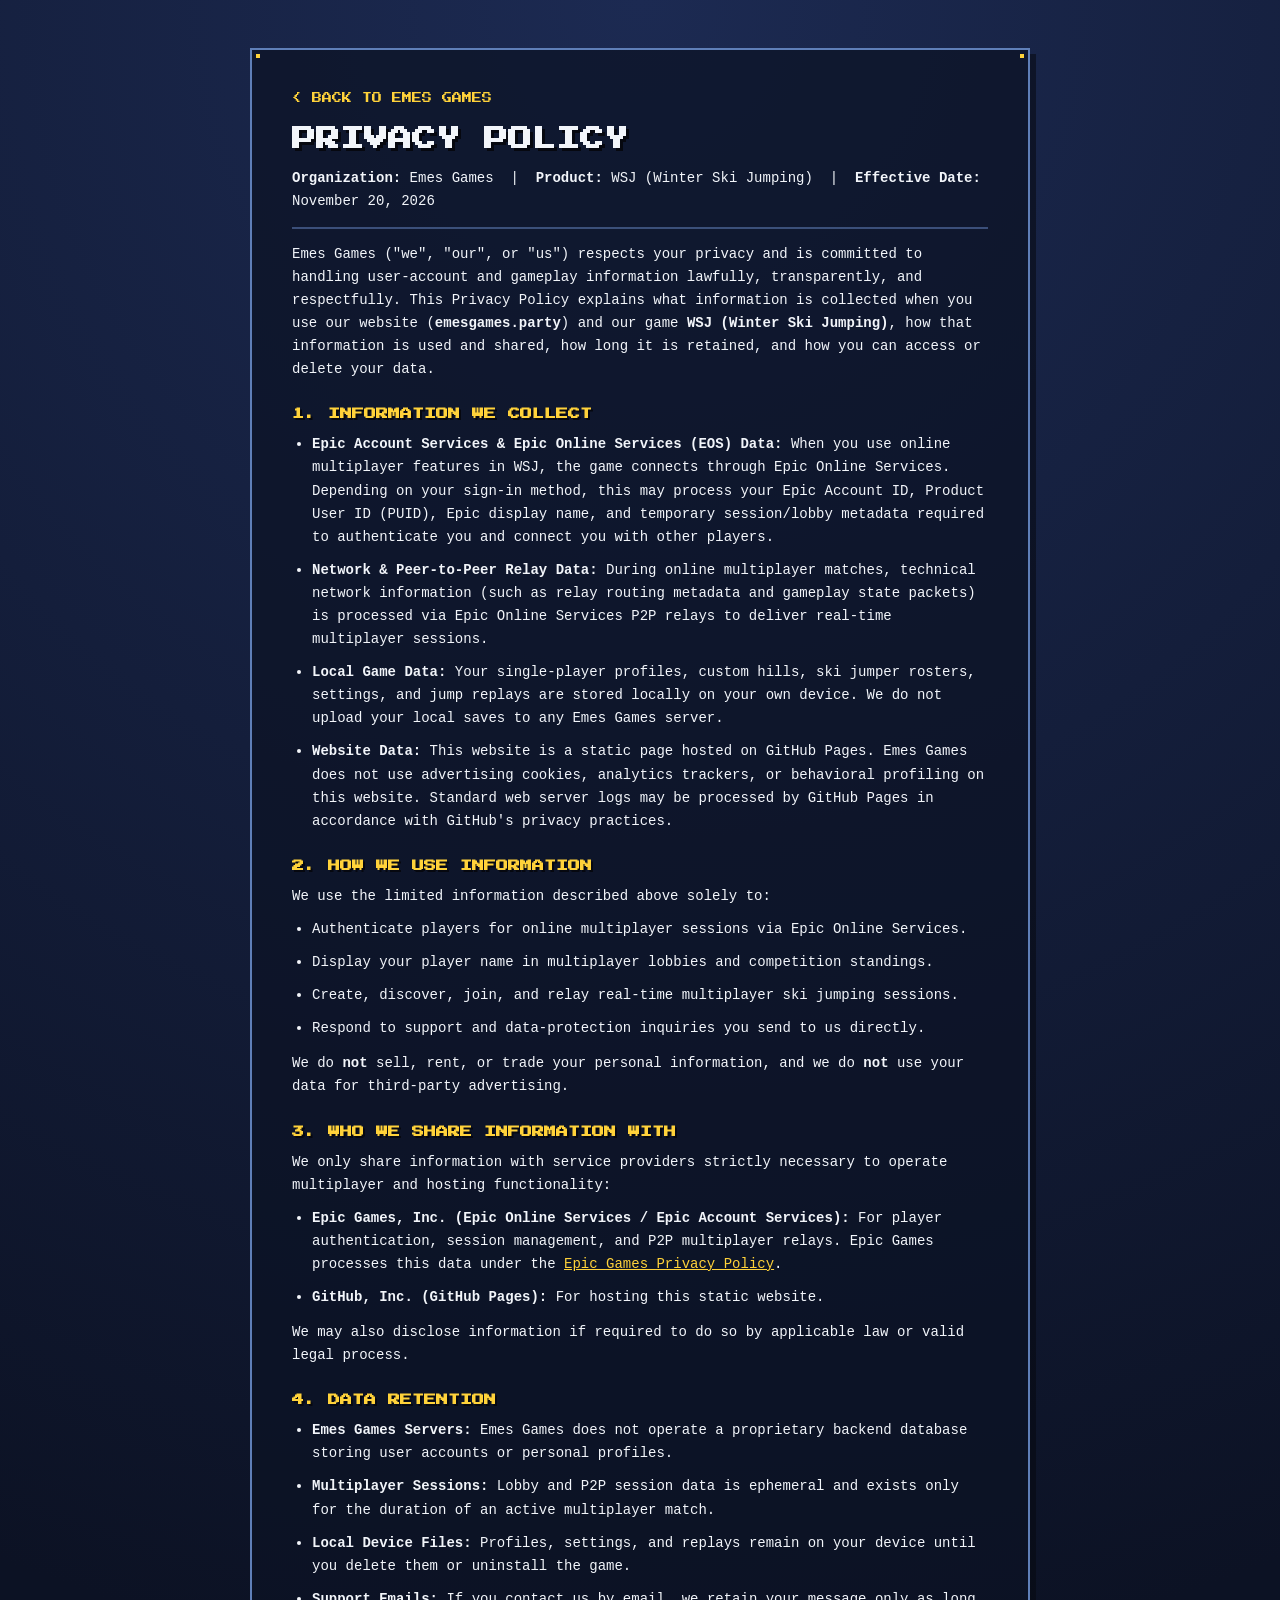
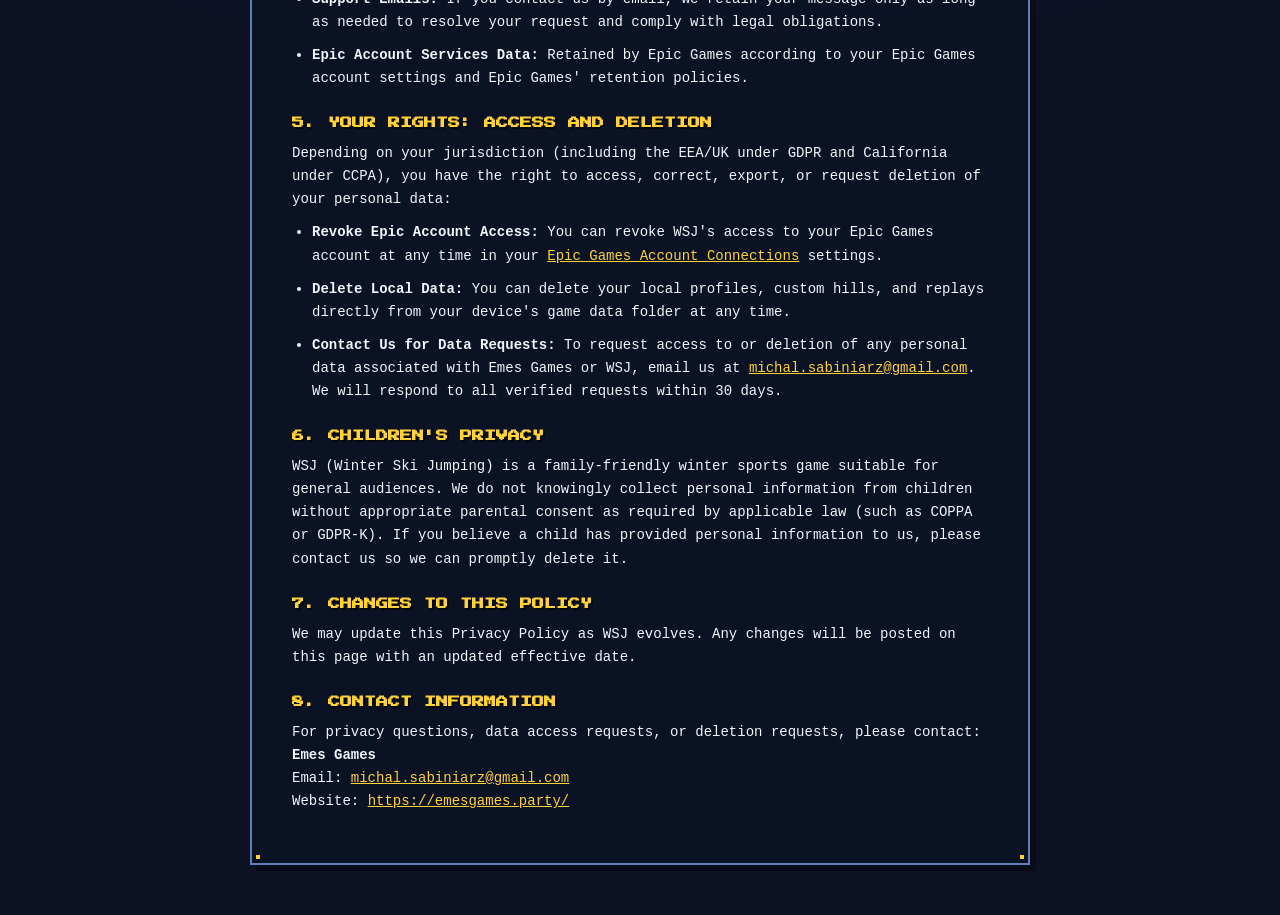
==== privacy.html @ 94628014 "Add Emes Games pixel-art landing page with WSJ background and Epic Brand Review privacy policy" ====
<!DOCTYPE html>
<html lang="en">
<head>
  <meta charset="UTF-8" />
  <meta name="viewport" content="width=device-width, initial-scale=1.0" />
  <title>Privacy Policy — Emes Games (WSJ: Winter Ski Jumping)</title>
  <meta name="description" content="Privacy Policy for Emes Games and WSJ (Winter Ski Jumping), including Epic Online Services and Epic Account Services data practices." />
  <meta name="theme-color" content="#0c1224" />
  <link rel="icon" type="image/svg+xml" href="data:image/svg+xml,%3Csvg xmlns='http://www.w3.org/2000/svg' viewBox='0 0 16 16' shape-rendering='crispEdges'%3E%3Crect width='16' height='16' fill='%230c1224'/%3E%3Crect x='1' y='1' width='14' height='14' fill='none' stroke='%235f7fb8' stroke-width='1'/%3E%3Cpath d='M3 4h4v1H4v2h3v1H4v3h3v1H3V4zm6 0h4v1h-3v6h2V9h-1V8h2v4H9V4z' fill='%23ffd23a'/%3E%3C/svg%3E" />
  <link rel="preconnect" href="https://fonts.googleapis.com" />
  <link rel="preconnect" href="https://fonts.gstatic.com" crossorigin />
  <link href="https://fonts.googleapis.com/css2?family=Press+Start+2P&display=swap" rel="stylesheet" />
  <link rel="stylesheet" href="style.css" />
</head>
<body class="doc-page">
  <main class="doc-wrap">
    <article class="pixel-card doc-card">
      <a class="doc-back" href="index.html">&lt; BACK TO EMES GAMES</a>
      <h1>PRIVACY POLICY</h1>
      <p class="doc-meta">
        <strong>Organization:</strong> Emes Games &nbsp;|&nbsp;
        <strong>Product:</strong> WSJ (Winter Ski Jumping) &nbsp;|&nbsp;
        <strong>Effective Date:</strong> November 20, 2026
      </p>
      <div class="divider" aria-hidden="true"></div>

      <p>
        Emes Games ("we", "our", or "us") respects your privacy and is committed to handling
        user-account and gameplay information lawfully, transparently, and respectfully. This
        Privacy Policy explains what information is collected when you use our website
        (<strong>emesgames.party</strong>) and our game <strong>WSJ (Winter Ski Jumping)</strong>,
        how that information is used and shared, how long it is retained, and how you can access
        or delete your data.
      </p>

      <h2>1. INFORMATION WE COLLECT</h2>
      <ul>
        <li>
          <strong>Epic Account Services &amp; Epic Online Services (EOS) Data:</strong>
          When you use online multiplayer features in WSJ, the game connects through Epic Online
          Services. Depending on your sign-in method, this may process your Epic Account ID,
          Product User ID (PUID), Epic display name, and temporary session/lobby metadata required
          to authenticate you and connect you with other players.
        </li>
        <li>
          <strong>Network &amp; Peer-to-Peer Relay Data:</strong>
          During online multiplayer matches, technical network information (such as relay routing
          metadata and gameplay state packets) is processed via Epic Online Services P2P relays to
          deliver real-time multiplayer sessions.
        </li>
        <li>
          <strong>Local Game Data:</strong>
          Your single-player profiles, custom hills, ski jumper rosters, settings, and jump replays
          are stored locally on your own device. We do not upload your local saves to any Emes Games
          server.
        </li>
        <li>
          <strong>Website Data:</strong>
          This website is a static page hosted on GitHub Pages. Emes Games does not use advertising
          cookies, analytics trackers, or behavioral profiling on this website. Standard web server
          logs may be processed by GitHub Pages in accordance with GitHub's privacy practices.
        </li>
      </ul>

      <h2>2. HOW WE USE INFORMATION</h2>
      <p>We use the limited information described above solely to:</p>
      <ul>
        <li>Authenticate players for online multiplayer sessions via Epic Online Services.</li>
        <li>Display your player name in multiplayer lobbies and competition standings.</li>
        <li>Create, discover, join, and relay real-time multiplayer ski jumping sessions.</li>
        <li>Respond to support and data-protection inquiries you send to us directly.</li>
      </ul>
      <p>
        We do <strong>not</strong> sell, rent, or trade your personal information, and we do
        <strong>not</strong> use your data for third-party advertising.
      </p>

      <h2>3. WHO WE SHARE INFORMATION WITH</h2>
      <p>
        We only share information with service providers strictly necessary to operate multiplayer
        and hosting functionality:
      </p>
      <ul>
        <li>
          <strong>Epic Games, Inc. (Epic Online Services / Epic Account Services):</strong>
          For player authentication, session management, and P2P multiplayer relays. Epic Games
          processes this data under the
          <a href="https://www.epicgames.com/site/en-US/privacypolicy" target="_blank" rel="noopener noreferrer">Epic Games Privacy Policy</a>.
        </li>
        <li>
          <strong>GitHub, Inc. (GitHub Pages):</strong>
          For hosting this static website.
        </li>
      </ul>
      <p>
        We may also disclose information if required to do so by applicable law or valid legal
        process.
      </p>

      <h2>4. DATA RETENTION</h2>
      <ul>
        <li>
          <strong>Emes Games Servers:</strong> Emes Games does not operate a proprietary backend
          database storing user accounts or personal profiles.
        </li>
        <li>
          <strong>Multiplayer Sessions:</strong> Lobby and P2P session data is ephemeral and exists
          only for the duration of an active multiplayer match.
        </li>
        <li>
          <strong>Local Device Files:</strong> Profiles, settings, and replays remain on your device
          until you delete them or uninstall the game.
        </li>
        <li>
          <strong>Support Emails:</strong> If you contact us by email, we retain your message only
          as long as needed to resolve your request and comply with legal obligations.
        </li>
        <li>
          <strong>Epic Account Services Data:</strong> Retained by Epic Games according to your
          Epic Games account settings and Epic Games' retention policies.
        </li>
      </ul>

      <h2>5. YOUR RIGHTS: ACCESS AND DELETION</h2>
      <p>
        Depending on your jurisdiction (including the EEA/UK under GDPR and California under CCPA),
        you have the right to access, correct, export, or request deletion of your personal data:
      </p>
      <ul>
        <li>
          <strong>Revoke Epic Account Access:</strong> You can revoke WSJ's access to your Epic
          Games account at any time in your
          <a href="https://www.epicgames.com/account/connections" target="_blank" rel="noopener noreferrer">Epic Games Account Connections</a>
          settings.
        </li>
        <li>
          <strong>Delete Local Data:</strong> You can delete your local profiles, custom hills, and
          replays directly from your device's game data folder at any time.
        </li>
        <li>
          <strong>Contact Us for Data Requests:</strong> To request access to or deletion of any
          personal data associated with Emes Games or WSJ, email us at
          <a href="mailto:michal.sabiniarz@gmail.com">michal.sabiniarz@gmail.com</a>. We will
          respond to all verified requests within 30 days.
        </li>
      </ul>

      <h2>6. CHILDREN'S PRIVACY</h2>
      <p>
        WSJ (Winter Ski Jumping) is a family-friendly winter sports game suitable for general
        audiences. We do not knowingly collect personal information from children without
        appropriate parental consent as required by applicable law (such as COPPA or GDPR-K). If
        you believe a child has provided personal information to us, please contact us so we can
        promptly delete it.
      </p>

      <h2>7. CHANGES TO THIS POLICY</h2>
      <p>
        We may update this Privacy Policy as WSJ evolves. Any changes will be posted on this page
        with an updated effective date.
      </p>

      <h2>8. CONTACT INFORMATION</h2>
      <p>
        For privacy questions, data access requests, or deletion requests, please contact:<br />
        <strong>Emes Games</strong><br />
        Email: <a href="mailto:michal.sabiniarz@gmail.com">michal.sabiniarz@gmail.com</a><br />
        Website: <a href="https://emesgames.party/">https://emesgames.party/</a>
      </p>
    </article>
  </main>
</body>
</html>
---- style.css ----
*, *::before, *::after {
  box-sizing: border-box;
  margin: 0;
  padding: 0;
}

:root {
  --ink: #0c1224;
  --ink-panel: rgba(12, 18, 36, 0.72);
  --edge: #5f7fb8;
  --text: #f2f5fa;
  --dim: #b8c7e0;
  --gold: #ffd23a;
  --shadow: #060810;
  --font-pixel: 'Press Start 2P', 'Courier New', monospace;
  --font-body: ui-monospace, 'Cascadia Mono', 'SFMono-Regular', Menlo, Consolas, monospace;
}

html, body {
  width: 100%;
  min-height: 100%;
  background-color: var(--ink);
  color: var(--text);
  font-family: var(--font-body);
  -webkit-font-smoothing: none;
}

body.home-page {
  height: 100%;
  overflow: hidden;
  user-select: none;
  -webkit-user-select: none;
}

.stage {
  position: fixed;
  inset: 0;
  z-index: 1;
  width: 100%;
  height: 100%;
  display: flex;
  flex-direction: column;
  align-items: center;
  justify-content: space-between;
  padding: clamp(16px, 4vh, 42px) 16px clamp(12px, 2.5vh, 22px);
  background-color: transparent;
  pointer-events: none;
}

#scene {
  position: fixed;
  inset: 0;
  width: 100%;
  height: 100%;
  z-index: 0;
  display: block;
  image-rendering: -moz-crisp-edges;
  image-rendering: -webkit-crisp-edges;
  image-rendering: pixelated;
  image-rendering: crisp-edges;
}

/* WSJ-style crisp pixel panel */
.pixel-card {
  position: relative;
  z-index: 2;
  width: min(560px, 100%);
  background: var(--ink-panel);
  border: 2px solid var(--edge);
  box-shadow: 6px 6px 0 rgba(6, 8, 16, 0.55);
  padding: clamp(18px, 3vw, 28px) clamp(18px, 3.5vw, 32px);
  text-align: center;
  pointer-events: auto;
  user-select: text;
  -webkit-user-select: text;
}

.pixel-card::before,
.pixel-card::after {
  content: '';
  position: absolute;
  inset: 4px;
  pointer-events: none;
  background:
    linear-gradient(var(--gold), var(--gold)) top left / 4px 4px no-repeat,
    linear-gradient(var(--gold), var(--gold)) top right / 4px 4px no-repeat,
    linear-gradient(var(--gold), var(--gold)) bottom left / 4px 4px no-repeat,
    linear-gradient(var(--gold), var(--gold)) bottom right / 4px 4px no-repeat;
}

.org-name {
  font-family: var(--font-pixel);
  font-size: clamp(20px, 4.2vw, 36px);
  line-height: 1.25;
  letter-spacing: 2px;
  color: var(--text);
  text-shadow: 4px 4px 0 var(--shadow);
}

.divider {
  height: 2px;
  margin: 14px auto;
  background: rgba(95, 127, 184, 0.55);
}

.coming-soon {
  font-family: var(--font-pixel);
  font-size: clamp(11px, 2vw, 15px);
  letter-spacing: 2px;
  color: var(--gold);
  text-shadow: 2px 2px 0 var(--shadow);
  margin-bottom: 14px;
}

.dots::after {
  content: '';
  display: inline-block;
  width: 3ch;
  text-align: left;
  color: var(--dim);
  animation: pixel-dots 2.4s steps(1, end) infinite;
}

@keyframes pixel-dots {
  0%   { content: ''; }
  25%  { content: '.'; }
  50%  { content: '..'; }
  75%  { content: '...'; }
}

.product-title {
  font-family: var(--font-pixel);
  font-size: clamp(9px, 1.5vw, 12px);
  color: var(--text);
  letter-spacing: 1px;
  margin-bottom: 8px;
  text-shadow: 2px 2px 0 var(--shadow);
}

.product-overview {
  font-size: clamp(12px, 1.5vw, 14px);
  line-height: 1.55;
  color: var(--dim);
  max-width: 48ch;
  margin: 0 auto;
}

.footer-bar {
  position: relative;
  z-index: 2;
  display: flex;
  flex-wrap: wrap;
  align-items: center;
  justify-content: center;
  gap: 8px 18px;
  padding: 8px 16px;
  background: rgba(12, 18, 36, 0.78);
  border: 2px solid var(--edge);
  box-shadow: 4px 4px 0 rgba(6, 8, 16, 0.5);
  font-size: 12px;
  color: var(--dim);
  pointer-events: auto;
  user-select: text;
  -webkit-user-select: text;
}

.footer-bar a {
  color: var(--gold);
  text-decoration: none;
  border-bottom: 1px solid transparent;
}

.footer-bar a:hover,
.footer-bar a:focus-visible {
  border-bottom-color: var(--gold);
  outline: none;
}

.sep {
  color: var(--edge);
}

/* Privacy Policy Page */
body.doc-page {
  background:
    radial-gradient(circle at top, #1c2a52 0%, #0c1224 65%);
  padding: clamp(20px, 4vw, 48px) 16px;
}

.doc-wrap {
  max-width: 780px;
  margin: 0 auto;
}

.doc-card {
  width: 100%;
  text-align: left;
  padding: clamp(22px, 4vw, 40px);
}

.doc-back {
  display: inline-block;
  font-family: var(--font-pixel);
  font-size: 10px;
  color: var(--gold);
  text-decoration: none;
  margin-bottom: 20px;
}

.doc-back:hover {
  text-decoration: underline;
}

.doc-card h1 {
  font-family: var(--font-pixel);
  font-size: clamp(16px, 3vw, 24px);
  color: var(--text);
  text-shadow: 3px 3px 0 var(--shadow);
  margin-bottom: 10px;
  line-height: 1.4;
}

.doc-meta {
  font-size: 13px;
  color: var(--dim);
  margin-bottom: 20px;
}

.doc-card h2 {
  font-family: var(--font-pixel);
  font-size: 12px;
  color: var(--gold);
  text-shadow: 2px 2px 0 var(--shadow);
  margin: 24px 0 10px;
  line-height: 1.5;
}

.doc-card p,
.doc-card li {
  font-size: 14px;
  line-height: 1.65;
  color: var(--text);
  margin-bottom: 10px;
}

.doc-card ul {
  padding-left: 20px;
  margin-bottom: 12px;
}

.doc-card a {
  color: var(--gold);
}
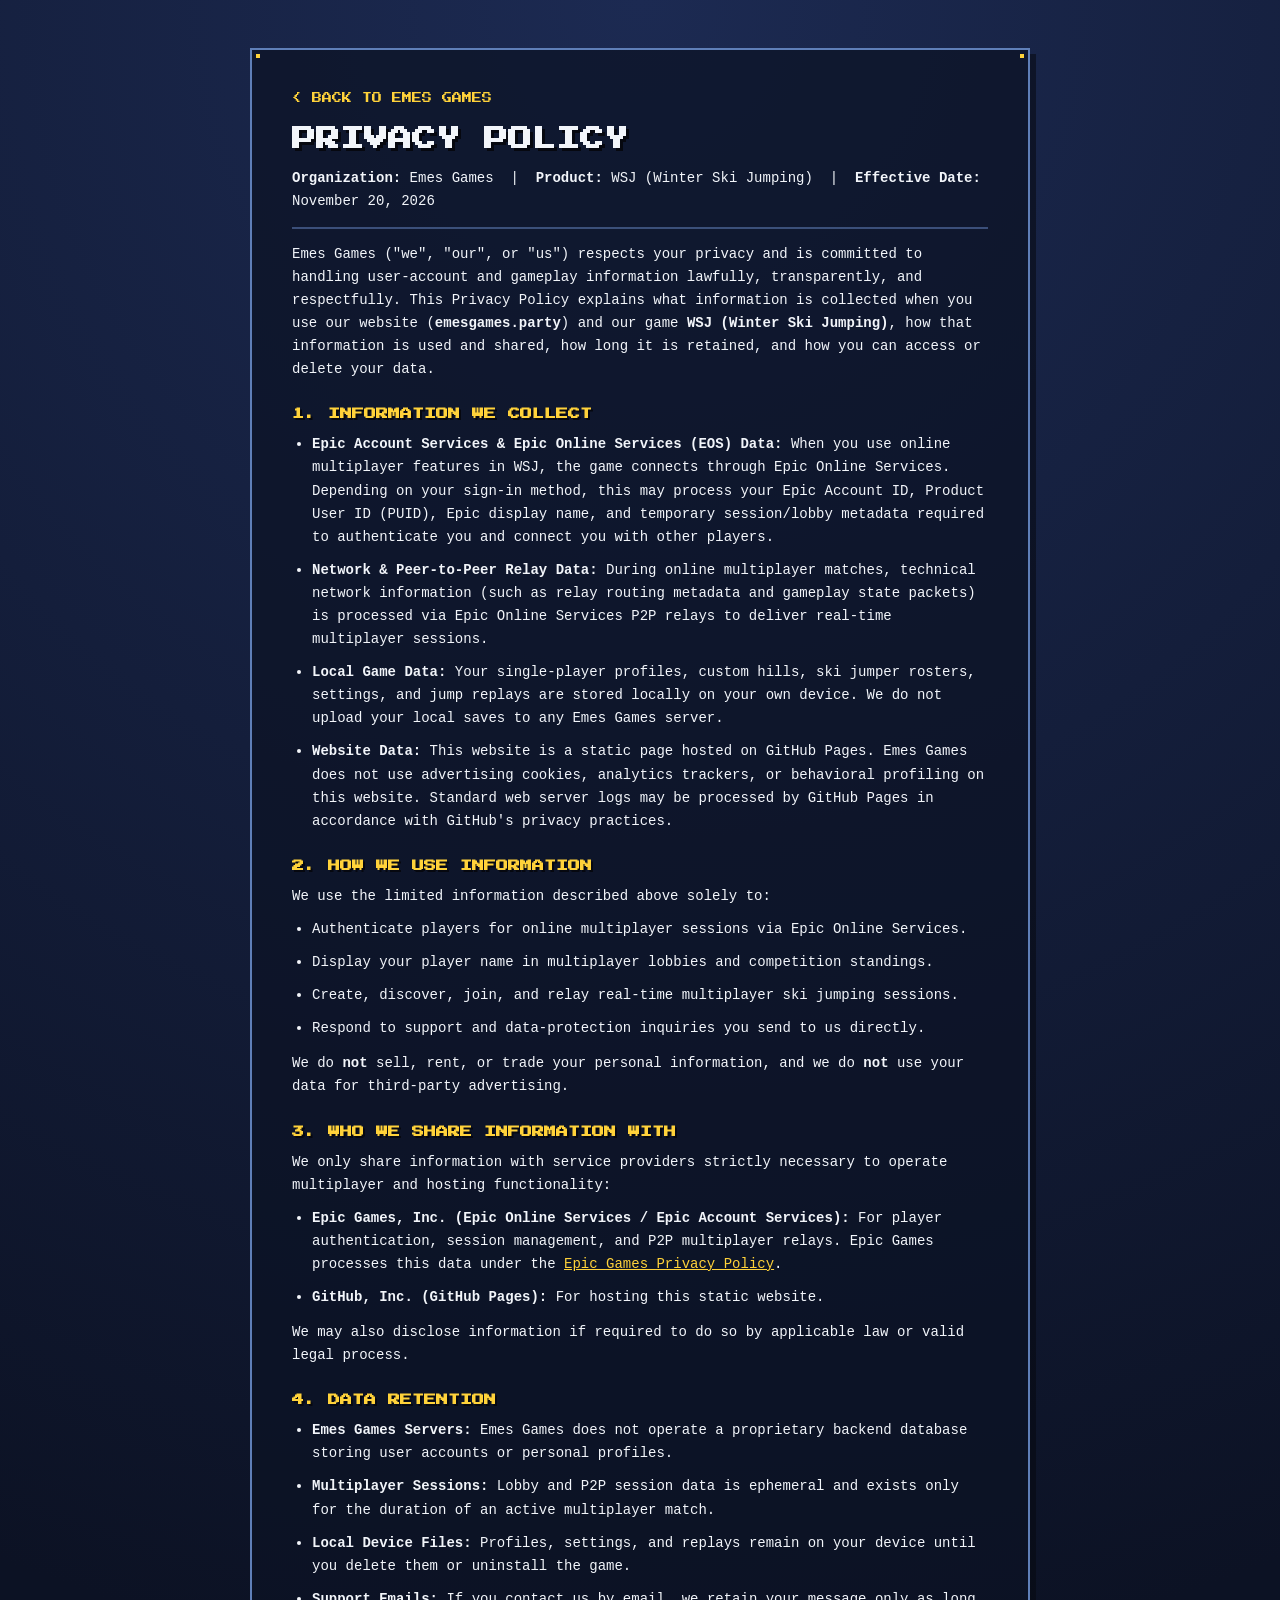
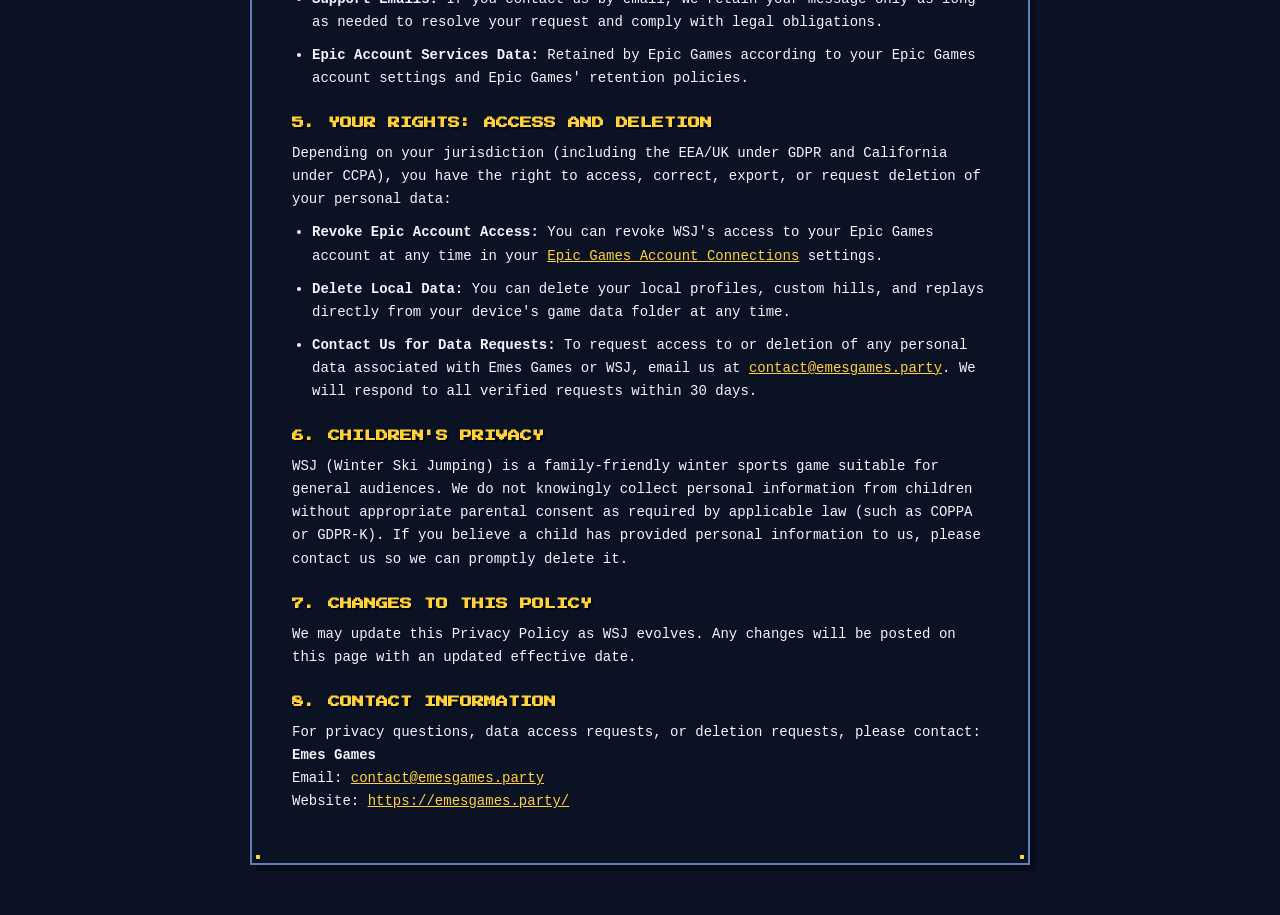
==== commit 485711b0: "Update contact email to contact@emesgames.party" ====
--- a/privacy.html
+++ b/privacy.html
@@ -10,7 +10,7 @@
   <link rel="preconnect" href="https://fonts.googleapis.com" />
   <link rel="preconnect" href="https://fonts.gstatic.com" crossorigin />
   <link href="https://fonts.googleapis.com/css2?family=Press+Start+2P&display=swap" rel="stylesheet" />
-  <link rel="stylesheet" href="style.css" />
+  <link rel="stylesheet" href="style.css?v=2" />
 </head>
 <body class="doc-page">
   <main class="doc-wrap">
@@ -140,7 +140,7 @@
         <li>
           <strong>Contact Us for Data Requests:</strong> To request access to or deletion of any
           personal data associated with Emes Games or WSJ, email us at
-          <a href="mailto:michal.sabiniarz@gmail.com">michal.sabiniarz@gmail.com</a>. We will
+          <a href="mailto:contact@emesgames.party">contact@emesgames.party</a>. We will
           respond to all verified requests within 30 days.
         </li>
       </ul>
@@ -164,7 +164,7 @@
       <p>
         For privacy questions, data access requests, or deletion requests, please contact:<br />
         <strong>Emes Games</strong><br />
-        Email: <a href="mailto:michal.sabiniarz@gmail.com">michal.sabiniarz@gmail.com</a><br />
+        Email: <a href="mailto:contact@emesgames.party">contact@emesgames.party</a><br />
         Website: <a href="https://emesgames.party/">https://emesgames.party/</a>
       </p>
     </article>
